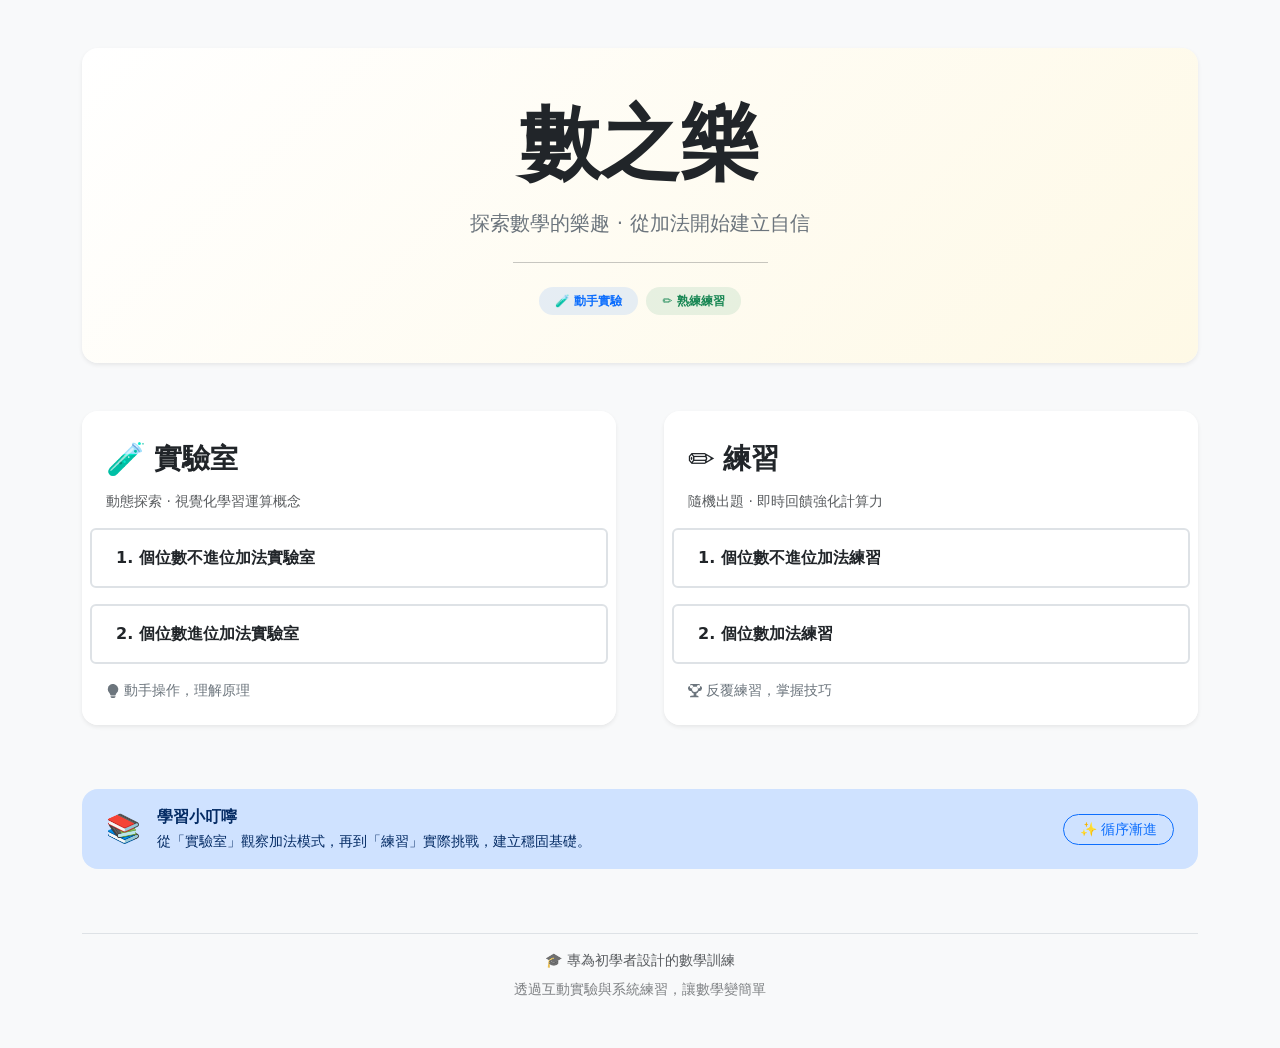
==== index.html @ 7dd8c365 "Add files via upload" ====
<!DOCTYPE html>
<html lang="zh-TW">
<head>
    <meta charset="UTF-8">
    <meta name="viewport" content="width=device-width, initial-scale=1.0, viewport-fit=cover">
    <title>數之樂 - 首頁 | 數學學習平台</title>
    <!-- Bootstrap 5 CSS (最新穩定版) -->
    <link href="https://cdn.jsdelivr.net/npm/bootstrap@5.3.2/dist/css/bootstrap.min.css" rel="stylesheet">
    <!-- 可選：輕量自定義微調 (保留 Bootstrap 整體風格，僅增強細節) -->
    <style>
		.list-group-item {
			transition: all 0.2s ease;
			cursor: pointer;
		}

		.list-group-item:hover {
			transform: scale(1.02);
		}

        /* 保持整體閱讀舒適度 */
        body {
            background: #f8f9fc;
            font-family: system-ui, 'Segoe UI', 'Noto Sans TC', -apple-system, BlinkMacSystemFont, 'Roboto', sans-serif;
        }
        /* 讓卡片內的連結文字稍微加強對比 */
        .stretched-link:focus-visible {
            outline: 2px solid #0d6efd;
            outline-offset: 2px;
            border-radius: 0.375rem;
        }
		
        /* Hero 區域的微光澤效果 */
        .hero-glow {
            background: linear-gradient(135deg, #ffffff 0%, #fef9e6 100%);
        }
        footer a {
            text-decoration: none;
            color: #6c757d;
        }
        footer a:hover {
            color: #0d6efd;
            text-decoration: underline;
        }
    </style>
</head>
<body class="bg-light">

    <!-- 主要內容容器：響應式置中，提供舒適留白 -->
    <div class="container py-4 py-md-5">
        
        <!-- Hero 區塊：品牌標語與歡迎 -->
        <div class="hero-glow p-4 p-md-5 mb-5 rounded-4 shadow-sm text-center border-0">
            <h1 class="display-1 fw-bold text-dark mb-3">數之樂</h1>
            <p class="lead text-secondary mb-0">探索數學的樂趣 · 從加法開始建立自信</p>
            <hr class="my-4 w-25 mx-auto opacity-25">
            <div class="d-flex justify-content-center gap-2 flex-wrap">
                <span class="badge bg-primary bg-opacity-10 text-primary px-3 py-2 rounded-pill">🧪 動手實驗</span>
                <span class="badge bg-success bg-opacity-10 text-success px-3 py-2 rounded-pill">✏️ 熟練練習</span>
            </div>
        </div>

        <!-- 兩大核心區域：實驗室｜練習 (響應式網格並排) -->
        <div class="row g-4 g-lg-5">
            <!-- 左側：實驗室卡片 -->
            <div class="col-md-6">
                <div class="card h-100 border-0 shadow-sm rounded-4 overflow-hidden">
                    <div class="card-header bg-white border-bottom-0 pt-4 px-4">
                        <div class="d-flex align-items-center gap-2">
                            <span class="fs-2">🧪</span>
                            <h2 class="h3 fw-semibold mb-0 text-dark">實驗室</h2>
                        </div>
                        <p class="text-muted mt-2 mb-0 small">動態探索 · 視覺化學習運算概念</p>
                    </div>
                    <div class="card-body p-0">
                        <ul class="list-group list-group-flush">
                            <!-- 個位數不進位加法實驗室 - 使用 stretched-link 讓整區塊可點擊 -->
                            <li class="list-group-item border-2 rounded-2 m-2 px-4 py-3 position-relative bg-transparent">
                                <a href="lab/single-digit-addition-without-carrying-over.html" 
                                   class="stretched-link text-decoration-none fw-semibold text-dark d-flex align-items-center gap-2">
                                    1. 個位數不進位加法實驗室
                                </a>
                            </li>
                            <!-- 個位數進位加法實驗室 -->
                            <li class="list-group-item border-2 rounded-2 m-2 px-4 py-3 position-relative bg-transparent">
                                <a href="lab/single-digit-addition-with-carrying-over.html" 
                                   class="stretched-link text-decoration-none fw-semibold text-dark d-flex align-items-center gap-2">
                                    2. 個位數進位加法實驗室
                                </a>
                            </li>
                        </ul>
                    </div>
                    <div class="card-footer bg-white border-0 pb-4 pt-2 px-4">
                        <small class="text-secondary d-flex align-items-center gap-1">
                            <svg xmlns="http://www.w3.org/2000/svg" width="14" height="14" fill="currentColor" class="bi bi-lightbulb" viewBox="0 0 16 16">
                                <path d="M2 6a6 6 0 1 1 10.174 4.31c-.203.196-.359.4-.453.619l-.762 1.769A.5.5 0 0 1 10.5 13h-5a.5.5 0 0 1-.46-.302l-.761-1.77a2 2 0 0 0-.453-.618A5.98 5.98 0 0 1 2 6m3 8.5a.5.5 0 0 1 .5-.5h5a.5.5 0 0 1 0 1l-.224.447a1 1 0 0 1-.894.553H6.618a1 1 0 0 1-.894-.553L5.5 15a.5.5 0 0 1-.5-.5"/>
                            </svg>
                            動手操作，理解原理
                        </small>
                    </div>
                </div>
            </div>

            <!-- 右側：練習卡片 -->
            <div class="col-md-6">
                <div class="card h-100 border-0 shadow-sm rounded-4 overflow-hidden">
                    <div class="card-header bg-white border-bottom-0 pt-4 px-4">
                        <div class="d-flex align-items-center gap-2">
                            <span class="fs-2">✏️</span>
                            <h2 class="h3 fw-semibold mb-0 text-dark">練習</h2>
                        </div>
                        <p class="text-muted mt-2 mb-0 small">隨機出題 · 即時回饋強化計算力</p>
                    </div>
                    <div class="card-body p-0">
                        <ul class="list-group list-group-flush">
                            <!-- 個位數不進位加法練習 -->
                            <li class="list-group-item border-2 rounded-2 m-2 px-4 py-3 position-relative bg-transparent">
                                <a href="practice/single-digit-addition-without-carrying-over.html" 
                                   class="stretched-link text-decoration-none fw-semibold text-dark d-flex align-items-center gap-2">
                                    1. 個位數不進位加法練習
                                </a>
                            </li>
                            <!-- 個位數加法練習 (含進位與不進位混合) -->
                            <li class="list-group-item border-2 rounded-2 m-2 px-4 py-3 position-relative bg-transparent">
                                <a href="practice/single-digit-addition.html" 
                                   class="stretched-link text-decoration-none fw-semibold text-dark d-flex align-items-center gap-2">
                                    2. 個位數加法練習
                                </a>
                            </li>
                        </ul>
                    </div>
                    <div class="card-footer bg-white border-0 pb-4 pt-2 px-4">
                        <small class="text-secondary d-flex align-items-center gap-1">
                            <svg xmlns="http://www.w3.org/2000/svg" width="14" height="14" fill="currentColor" class="bi bi-trophy" viewBox="0 0 16 16">
                                <path d="M2.5.5A.5.5 0 0 1 3 0h10a.5.5 0 0 1 .5.5c0 .538-.012 1.05-.034 1.536a3 3 0 1 1-1.133 5.89c-.79 1.865-1.878 2.777-2.833 3.011v2.173l1.425.356c.194.048.377.135.537.255l.252.18c.246.176.412.44.454.718l.012.062a.5.5 0 0 1-.491.58h-9a.5.5 0 0 1-.491-.58l.012-.062a1.2 1.2 0 0 1 .454-.718l.252-.18c.16-.12.343-.207.537-.255L6.5 13.11v-2.17c-.955-.235-2.043-1.146-2.833-3.012a3 3 0 1 1-1.133-5.89A23 23 0 0 1 2.5.5M4 5a2 2 0 1 0 0-4 2 2 0 0 0 0 4m8 0a2 2 0 1 0 0-4 2 2 0 0 0 0 4m-4 4c1.5 0 2.5-.5 3-1.5s.5-2 0-3-.5-1.5-3-1.5-2.5.5-3 1.5-.5 2 0 3 .5 1.5 3 1.5"/>
                            </svg>
                            反覆練習，掌握技巧
                        </small>
                    </div>
                </div>
            </div>
        </div>

        <!-- 額外資訊：學習引導提示區塊 (輕量設計) -->
        <div class="row mt-5 g-3">
            <div class="col-12">
                <div class="alert alert-primary bg-opacity-10 border-0 rounded-4 d-flex flex-wrap align-items-center justify-content-between gap-2 px-4 py-3" role="alert">
                    <div class="d-flex align-items-center gap-3">
                        <span class="fs-3">📚</span>
                        <div>
                            <strong class="fw-semibold">學習小叮嚀</strong><br>
                            <span class="small">從「實驗室」觀察加法模式，再到「練習」實際挑戰，建立穩固基礎。</span>
                        </div>
                    </div>
                    <a href="#" class="btn btn-sm btn-outline-primary rounded-pill px-3" style="pointer-events: none;">✨ 循序漸進</a>
                </div>
            </div>
        </div>

        <!-- 簡潔頁尾 -->
        <footer class="mt-5 pt-3 text-center text-muted border-top">
            <div class="d-flex flex-wrap justify-content-center gap-4 small mb-2">
                <span>🎓 專為初學者設計的數學訓練</span>
            </div>
            <p class="small opacity-75 mb-0">透過互動實驗與系統練習，讓數學變簡單</p>
        </footer>
    </div>

    <!-- Bootstrap 5 JS Bundle (包含 Popper，用於未來可能互動元件，無強制需求但保持完整) -->
    <script src="https://cdn.jsdelivr.net/npm/bootstrap@5.3.2/dist/js/bootstrap.bundle.min.js"></script>
    <!-- 無需額外自定義 JS，所有樣式由 Bootstrap 與微調 CSS 完成 -->
</body>
</html>
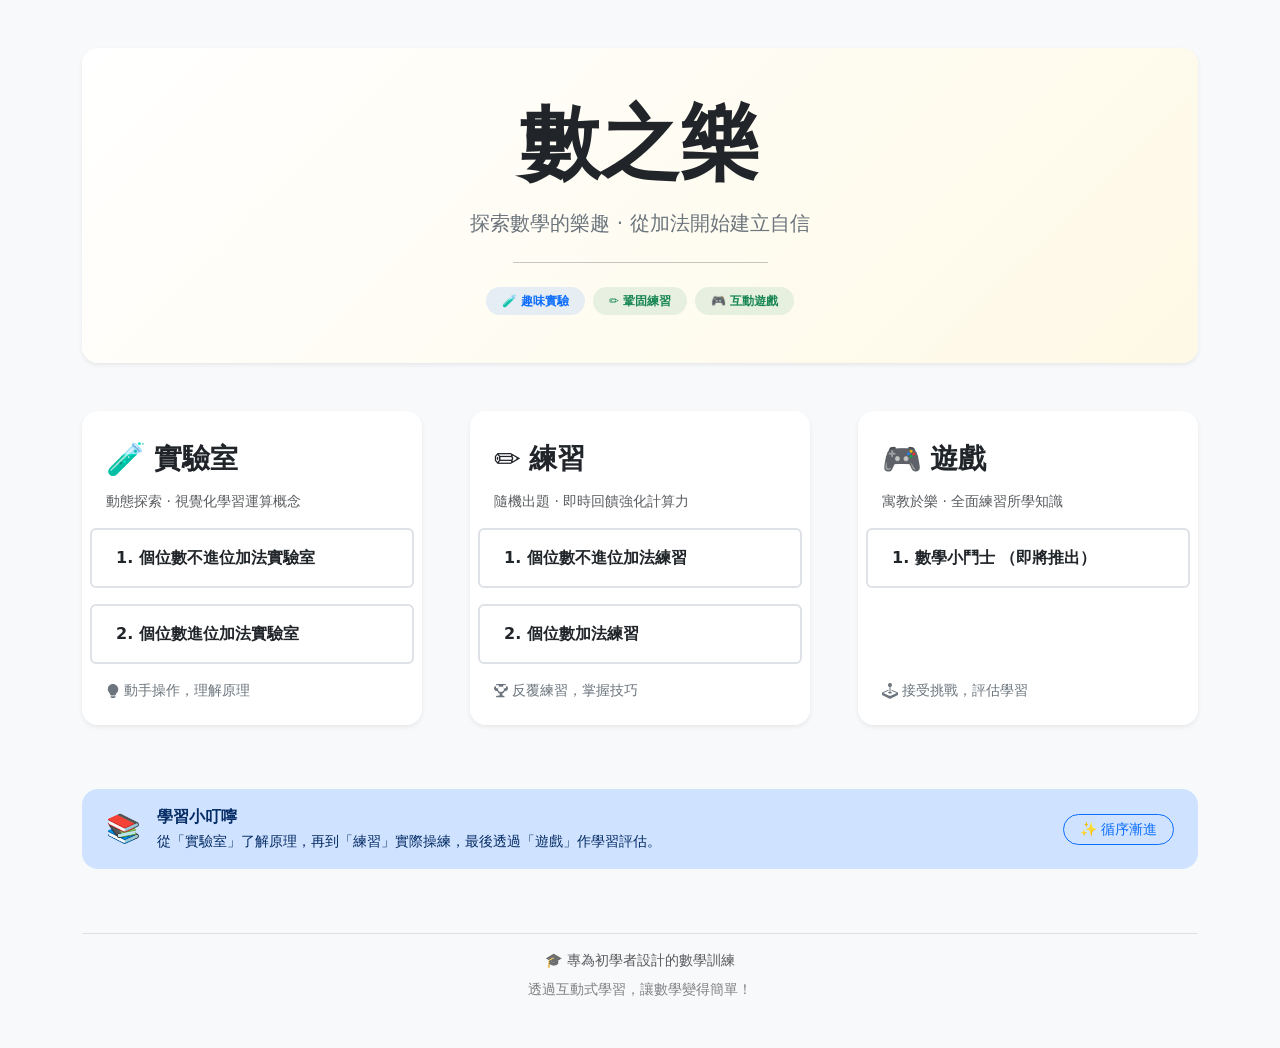
==== commit 4eda8876: "Big update 1. add favicon 2. add back button 3. add new card (game) for main page 4. change title an" ====
--- a/index.html
+++ b/index.html
@@ -4,6 +4,8 @@
     <meta charset="UTF-8">
     <meta name="viewport" content="width=device-width, initial-scale=1.0, viewport-fit=cover">
     <title>數之樂 - 首頁 | 數學學習平台</title>
+	<link rel="icon" type="image/x-icon" href="MathFun.ico">
+	
     <!-- Bootstrap 5 CSS (最新穩定版) -->
     <link href="https://cdn.jsdelivr.net/npm/bootstrap@5.3.2/dist/css/bootstrap.min.css" rel="stylesheet">
     <!-- 可選：輕量自定義微調 (保留 Bootstrap 整體風格，僅增強細節) -->
@@ -54,15 +56,16 @@
             <p class="lead text-secondary mb-0">探索數學的樂趣 · 從加法開始建立自信</p>
             <hr class="my-4 w-25 mx-auto opacity-25">
             <div class="d-flex justify-content-center gap-2 flex-wrap">
-                <span class="badge bg-primary bg-opacity-10 text-primary px-3 py-2 rounded-pill">🧪 動手實驗</span>
-                <span class="badge bg-success bg-opacity-10 text-success px-3 py-2 rounded-pill">✏️ 熟練練習</span>
+                <span class="badge bg-primary bg-opacity-10 text-primary px-3 py-2 rounded-pill">🧪 趣味實驗</span>
+                <span class="badge bg-success bg-opacity-10 text-success px-3 py-2 rounded-pill">✏️ 鞏固練習</span>
+				<span class="badge bg-success bg-opacity-10 text-success px-3 py-2 rounded-pill">🎮 互動遊戲</span>
             </div>
         </div>
 
-        <!-- 兩大核心區域：實驗室｜練習 (響應式網格並排) -->
+        <!-- 三大核心區域：實驗室｜練習 | 遊戲 (響應式網格並排) -->
         <div class="row g-4 g-lg-5">
             <!-- 左側：實驗室卡片 -->
-            <div class="col-md-6">
+            <div class="col-md">
                 <div class="card h-100 border-0 shadow-sm rounded-4 overflow-hidden">
                     <div class="card-header bg-white border-bottom-0 pt-4 px-4">
                         <div class="d-flex align-items-center gap-2">
@@ -100,8 +103,8 @@
                 </div>
             </div>
 
-            <!-- 右側：練習卡片 -->
-            <div class="col-md-6">
+            <!-- 中間：練習卡片 -->
+            <div class="col-md">
                 <div class="card h-100 border-0 shadow-sm rounded-4 overflow-hidden">
                     <div class="card-header bg-white border-bottom-0 pt-4 px-4">
                         <div class="d-flex align-items-center gap-2">
@@ -134,6 +137,39 @@
                                 <path d="M2.5.5A.5.5 0 0 1 3 0h10a.5.5 0 0 1 .5.5c0 .538-.012 1.05-.034 1.536a3 3 0 1 1-1.133 5.89c-.79 1.865-1.878 2.777-2.833 3.011v2.173l1.425.356c.194.048.377.135.537.255l.252.18c.246.176.412.44.454.718l.012.062a.5.5 0 0 1-.491.58h-9a.5.5 0 0 1-.491-.58l.012-.062a1.2 1.2 0 0 1 .454-.718l.252-.18c.16-.12.343-.207.537-.255L6.5 13.11v-2.17c-.955-.235-2.043-1.146-2.833-3.012a3 3 0 1 1-1.133-5.89A23 23 0 0 1 2.5.5M4 5a2 2 0 1 0 0-4 2 2 0 0 0 0 4m8 0a2 2 0 1 0 0-4 2 2 0 0 0 0 4m-4 4c1.5 0 2.5-.5 3-1.5s.5-2 0-3-.5-1.5-3-1.5-2.5.5-3 1.5-.5 2 0 3 .5 1.5 3 1.5"/>
                             </svg>
                             反覆練習，掌握技巧
+                        </small>
+                    </div>
+                </div>
+            </div>
+			
+			<!-- 右側：遊戲卡片 -->
+            <div class="col-md">
+                <div class="card h-100 border-0 shadow-sm rounded-4 overflow-hidden">
+                    <div class="card-header bg-white border-bottom-0 pt-4 px-4">
+                        <div class="d-flex align-items-center gap-2">
+                            <span class="fs-2">🎮</span>
+                            <h2 class="h3 fw-semibold mb-0 text-dark">遊戲</h2>
+                        </div>
+                        <p class="text-muted mt-2 mb-0 small">寓教於樂 · 全面練習所學知識</p>
+                    </div>
+                    <div class="card-body p-0">
+                        <ul class="list-group list-group-flush">
+                            <!-- 數學小鬥士 -->
+                            <li class="list-group-item border-2 rounded-2 m-2 px-4 py-3 position-relative bg-transparent">
+                                <a href="#" 
+                                   class="stretched-link text-decoration-none fw-semibold text-dark d-flex align-items-center gap-2">
+                                    1. 數學小鬥士 （即將推出）
+                                </a>
+                            </li>
+                        </ul>
+                    </div>
+                    <div class="card-footer bg-white border-0 pb-4 pt-2 px-4">
+                        <small class="text-secondary d-flex align-items-center gap-1">
+                            <svg xmlns="http://www.w3.org/2000/svg" width="16" height="16" fill="currentColor" class="bi bi-joystick" viewBox="0 0 16 16">
+							  <path d="M10 2a2 2 0 0 1-1.5 1.937v5.087c.863.083 1.5.377 1.5.726 0 .414-.895.75-2 .75s-2-.336-2-.75c0-.35.637-.643 1.5-.726V3.937A2 2 0 1 1 10 2"/>
+							  <path d="M0 9.665v1.717a1 1 0 0 0 .553.894l6.553 3.277a2 2 0 0 0 1.788 0l6.553-3.277a1 1 0 0 0 .553-.894V9.665c0-.1-.06-.19-.152-.23L9.5 6.715v.993l5.227 2.178a.125.125 0 0 1 .001.23l-5.94 2.546a2 2 0 0 1-1.576 0l-5.94-2.546a.125.125 0 0 1 .001-.23L6.5 7.708l-.013-.988L.152 9.435a.25.25 0 0 0-.152.23"/>
+							</svg>
+                            接受挑戰，評估學習
                         </small>
                     </div>
                 </div>
@@ -148,7 +184,7 @@
                         <span class="fs-3">📚</span>
                         <div>
                             <strong class="fw-semibold">學習小叮嚀</strong><br>
-                            <span class="small">從「實驗室」觀察加法模式，再到「練習」實際挑戰，建立穩固基礎。</span>
+                            <span class="small">從「實驗室」了解原理，再到「練習」實際操練，最後透過「遊戲」作學習評估。</span>
                         </div>
                     </div>
                     <a href="#" class="btn btn-sm btn-outline-primary rounded-pill px-3" style="pointer-events: none;">✨ 循序漸進</a>
@@ -161,7 +197,7 @@
             <div class="d-flex flex-wrap justify-content-center gap-4 small mb-2">
                 <span>🎓 專為初學者設計的數學訓練</span>
             </div>
-            <p class="small opacity-75 mb-0">透過互動實驗與系統練習，讓數學變簡單</p>
+            <p class="small opacity-75 mb-0">透過互動式學習，讓數學變得簡單！</p>
         </footer>
     </div>
 
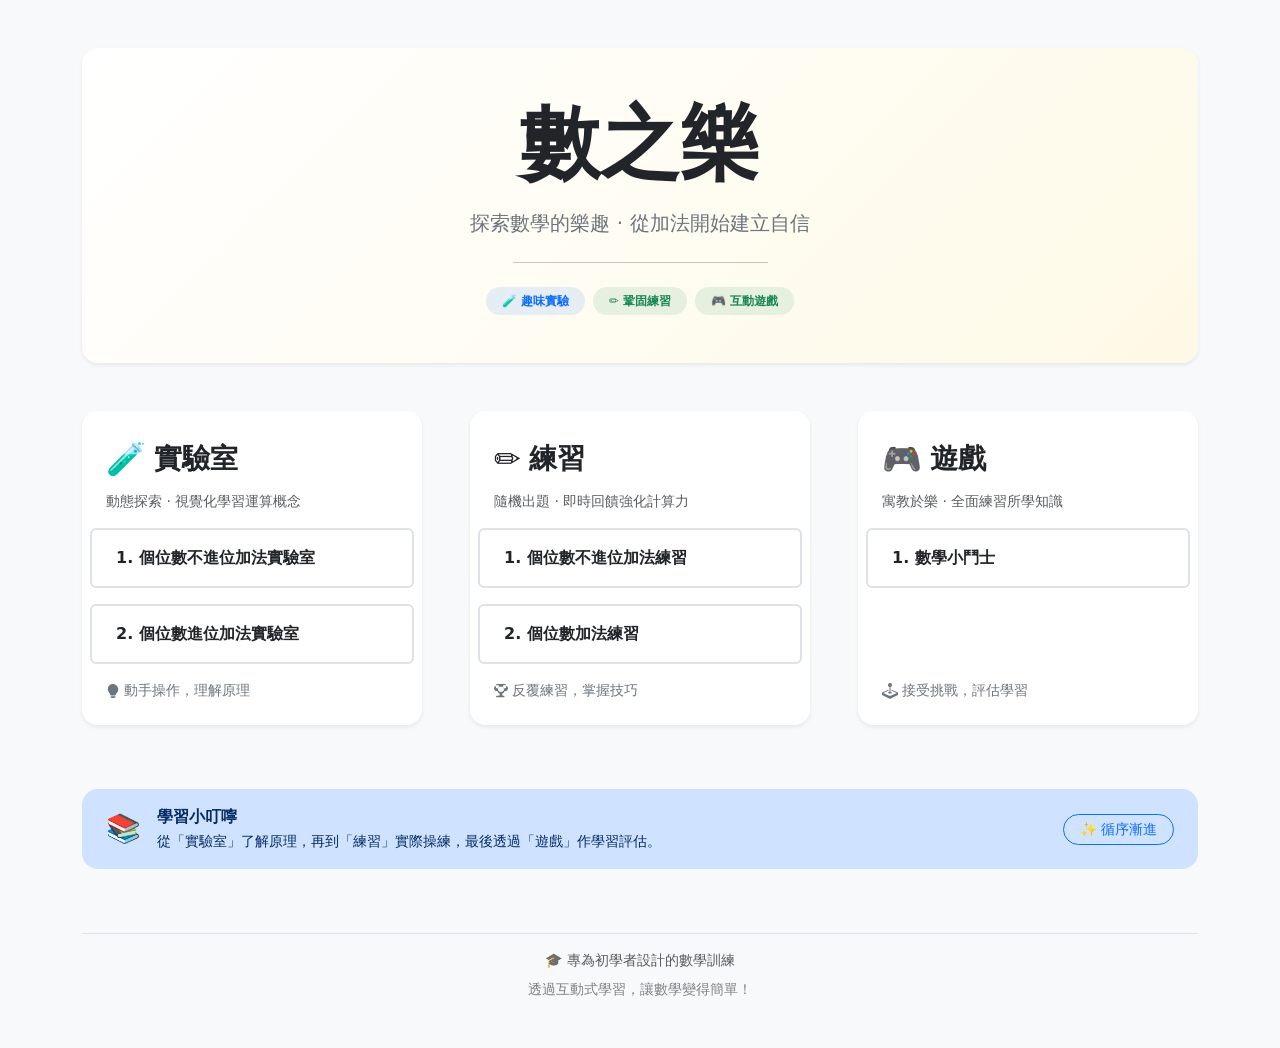
==== commit 6a88d3bf: "Update index.html Make math fighter available." ====
--- a/index.html
+++ b/index.html
@@ -156,9 +156,9 @@
                         <ul class="list-group list-group-flush">
                             <!-- 數學小鬥士 -->
                             <li class="list-group-item border-2 rounded-2 m-2 px-4 py-3 position-relative bg-transparent">
-                                <a href="#" 
-                                   class="stretched-link text-decoration-none fw-semibold text-dark d-flex align-items-center gap-2">
-                                    1. 數學小鬥士 （即將推出）
+                                <a href="game/math-fighter.html" 
+                                   class="stretched-link text-decoration-none fw-semibold text-dark d-flex align-items-center gap-2">
+                                    1. 數學小鬥士
                                 </a>
                             </li>
                         </ul>
@@ -205,4 +205,4 @@
     <script src="https://cdn.jsdelivr.net/npm/bootstrap@5.3.2/dist/js/bootstrap.bundle.min.js"></script>
     <!-- 無需額外自定義 JS，所有樣式由 Bootstrap 與微調 CSS 完成 -->
 </body>
-</html>+</html>
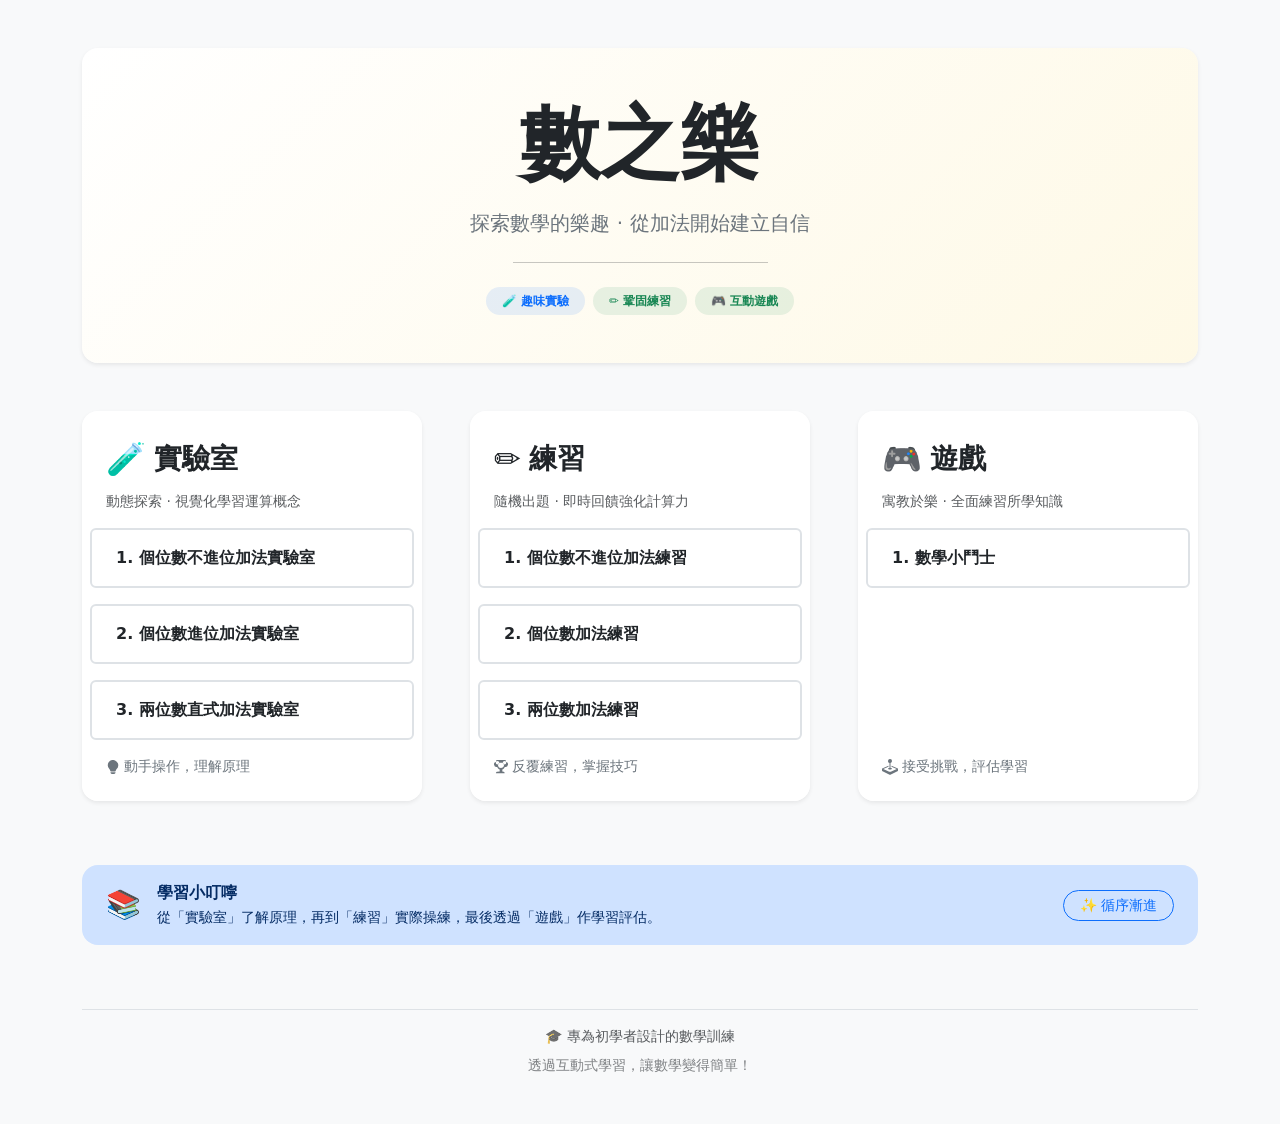
==== commit a2a686b9: "Add lab3 and exercise3" ====
--- a/index.html
+++ b/index.html
@@ -90,6 +90,13 @@
                                     2. 個位數進位加法實驗室
                                 </a>
                             </li>
+							<!-- 兩位數直式加法實驗室 -->
+                            <li class="list-group-item border-2 rounded-2 m-2 px-4 py-3 position-relative bg-transparent">
+                                <a href="lab/double-digit-addition.html" 
+                                   class="stretched-link text-decoration-none fw-semibold text-dark d-flex align-items-center gap-2">
+                                    3. 兩位數直式加法實驗室
+                                </a>
+                            </li>
                         </ul>
                     </div>
                     <div class="card-footer bg-white border-0 pb-4 pt-2 px-4">
@@ -127,6 +134,13 @@
                                 <a href="practice/single-digit-addition.html" 
                                    class="stretched-link text-decoration-none fw-semibold text-dark d-flex align-items-center gap-2">
                                     2. 個位數加法練習
+                                </a>
+                            </li>
+							<!-- 兩位數加法練習 (含進位與不進位混合) -->
+                            <li class="list-group-item border-2 rounded-2 m-2 px-4 py-3 position-relative bg-transparent">
+                                <a href="practice/double-digit-addition.html" 
+                                   class="stretched-link text-decoration-none fw-semibold text-dark d-flex align-items-center gap-2">
+                                    3. 兩位數加法練習
                                 </a>
                             </li>
                         </ul>
@@ -156,7 +170,7 @@
                         <ul class="list-group list-group-flush">
                             <!-- 數學小鬥士 -->
                             <li class="list-group-item border-2 rounded-2 m-2 px-4 py-3 position-relative bg-transparent">
-                                <a href="game/math-fighter.html" 
+                                <a href="game/math-fighter" 
                                    class="stretched-link text-decoration-none fw-semibold text-dark d-flex align-items-center gap-2">
                                     1. 數學小鬥士
                                 </a>
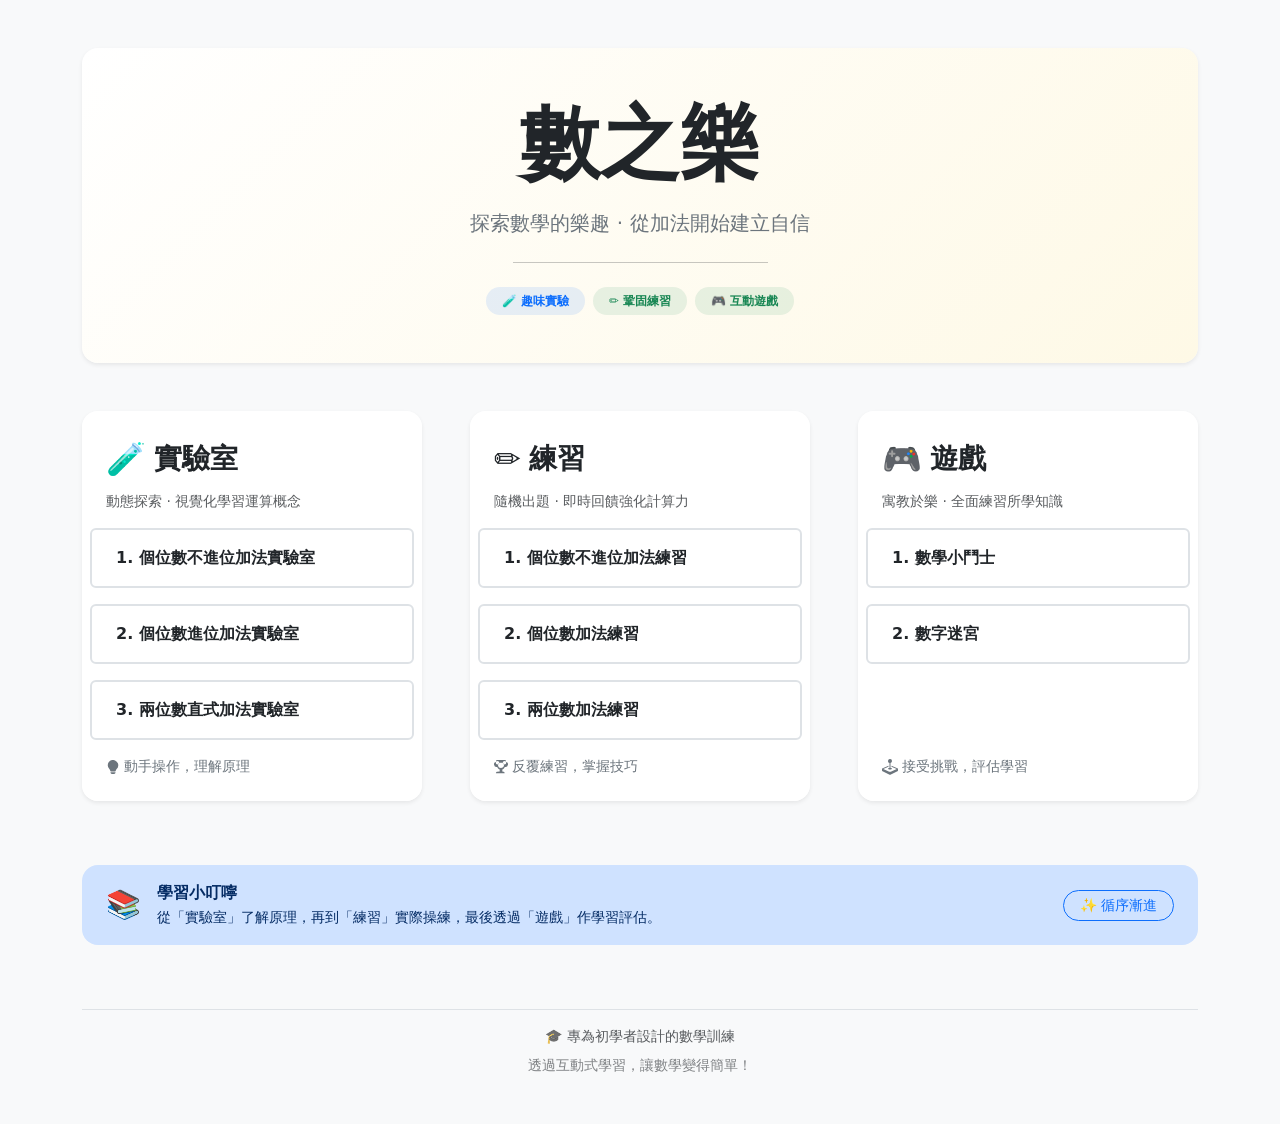
==== commit 5519f964: "Add a new game - Math Maze" ====
--- a/index.html
+++ b/index.html
@@ -175,6 +175,13 @@
                                     1. 數學小鬥士
                                 </a>
                             </li>
+							<!-- 數字迷宮 -->
+                            <li class="list-group-item border-2 rounded-2 m-2 px-4 py-3 position-relative bg-transparent">
+                                <a href="game/math-maze" 
+                                   class="stretched-link text-decoration-none fw-semibold text-dark d-flex align-items-center gap-2">
+                                    2. 數字迷宮
+                                </a>
+                            </li>
                         </ul>
                     </div>
                     <div class="card-footer bg-white border-0 pb-4 pt-2 px-4">
